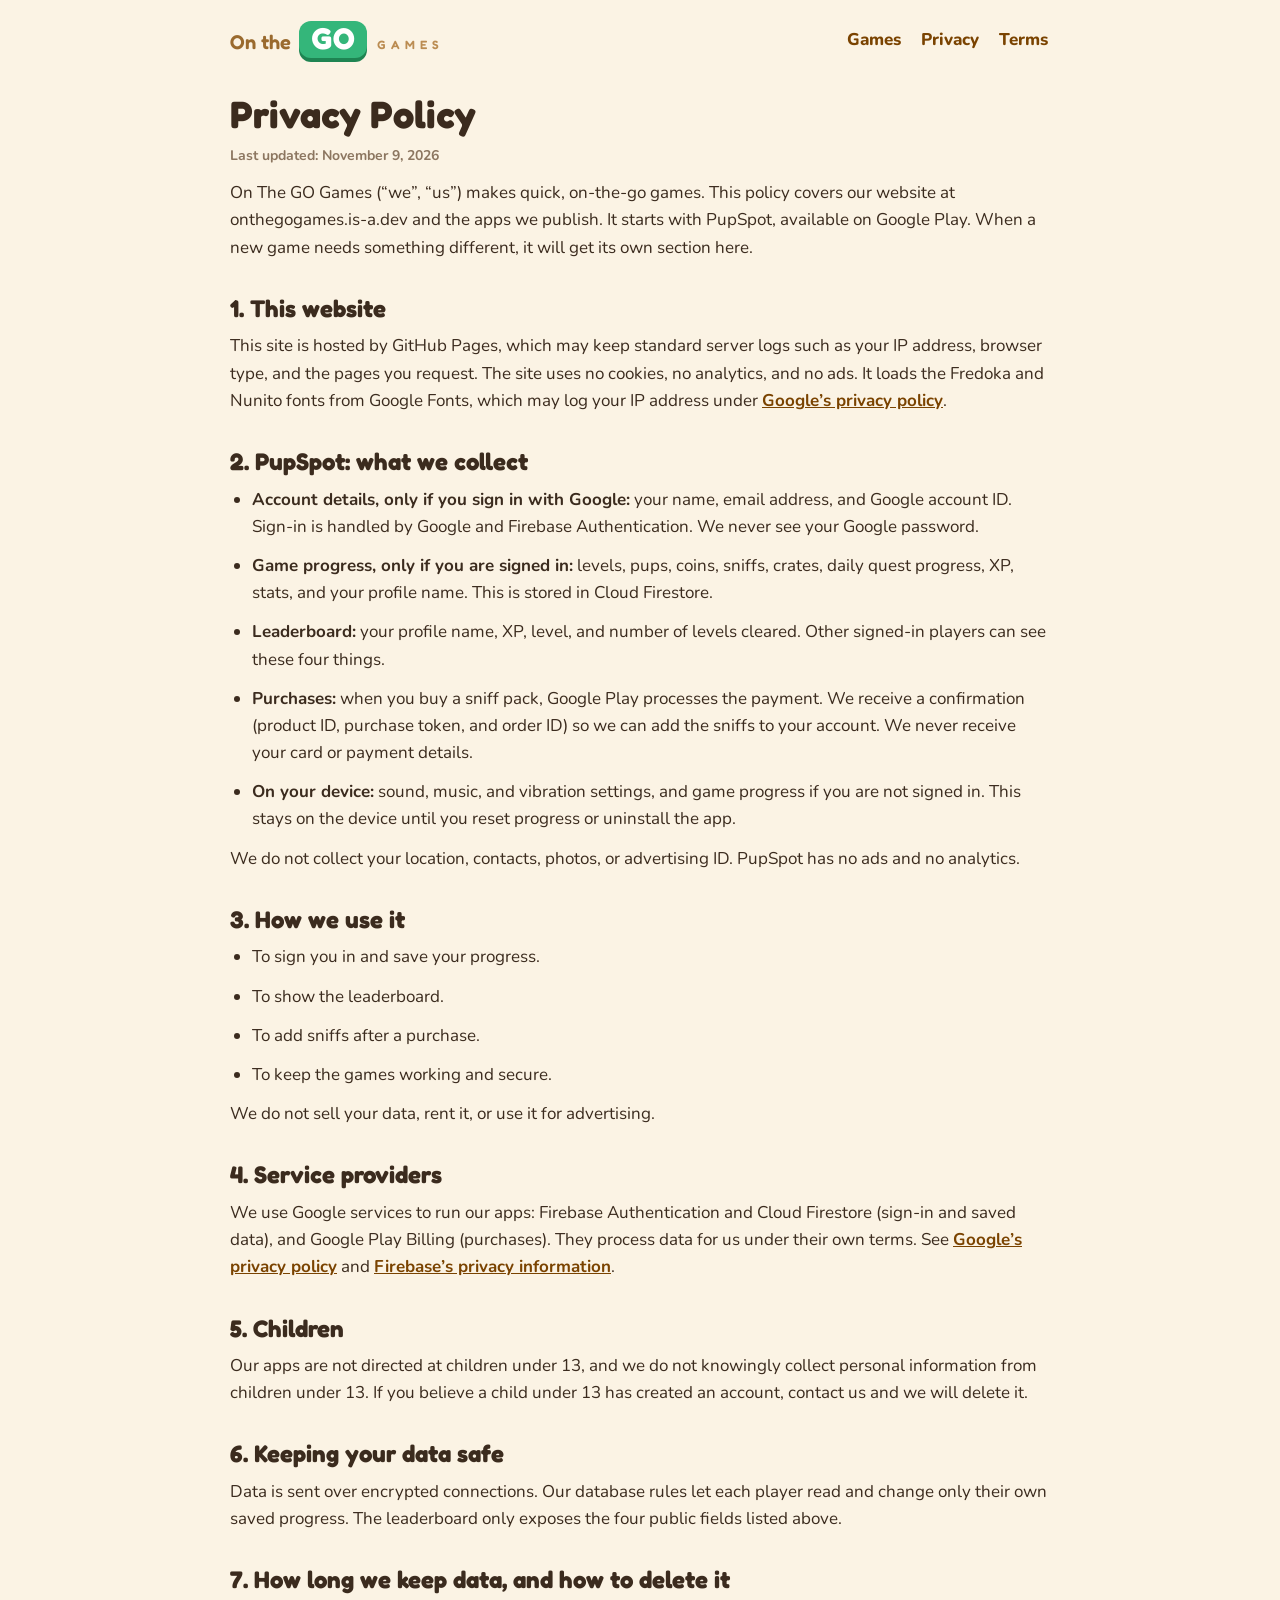
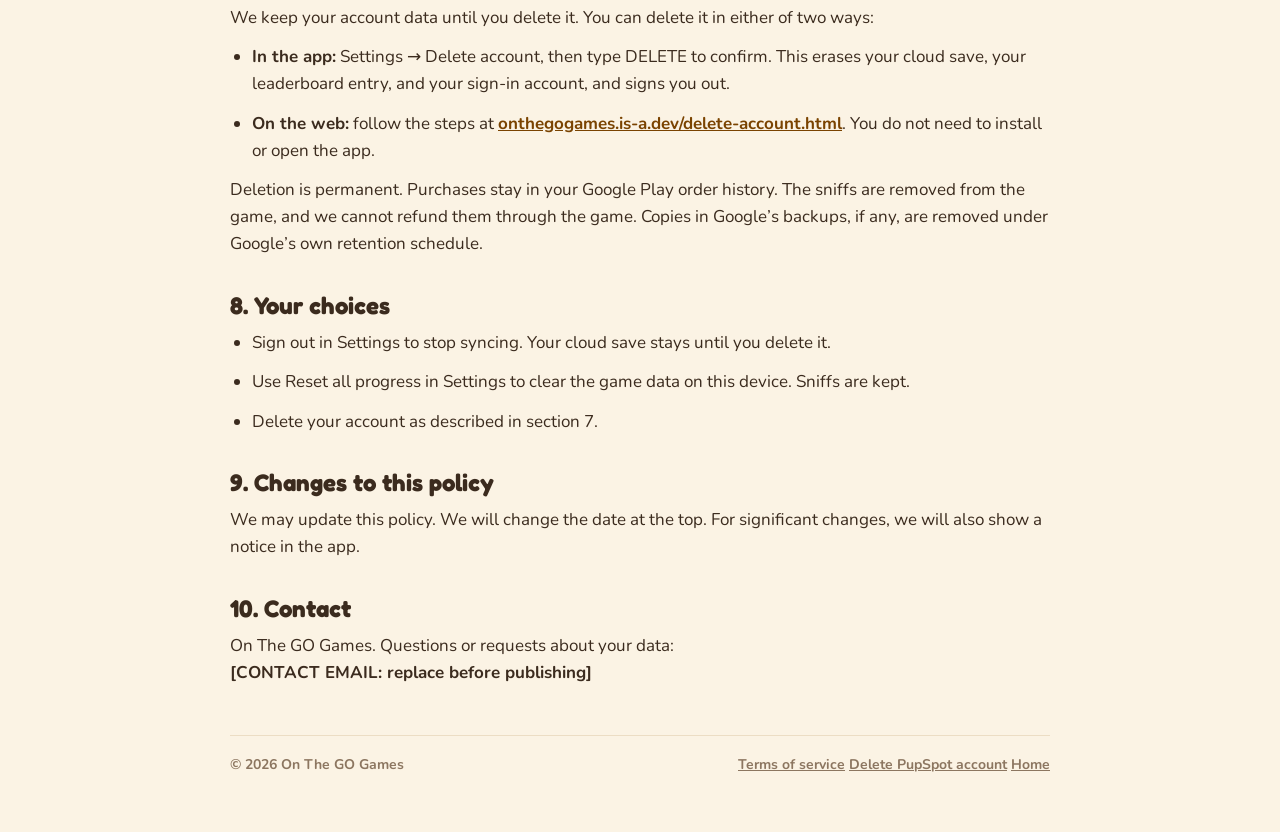
==== privacy.html @ 83671b4c "Launch studio site: home, privacy, terms, PupSpot account deletion Static GitHub Pages site for onth" ====
<!DOCTYPE html>
<html lang="en">
<head>
<meta charset="UTF-8">
<meta name="viewport" content="width=device-width, initial-scale=1.0">
<title>Privacy Policy · On The GO Games</title>
<meta name="description" content="How On The GO Games handles your data, including the PupSpot app, and how to delete it.">
<link rel="icon" href="favicon.svg" type="image/svg+xml">
<link rel="preconnect" href="https://fonts.googleapis.com">
<link rel="preconnect" href="https://fonts.gstatic.com" crossorigin>
<link href="https://fonts.googleapis.com/css2?family=Fredoka:wght@500;600;700&family=Nunito:wght@600;700;800&display=swap" rel="stylesheet">
<link rel="stylesheet" href="style.css">
</head>
<body>
<main>
  <header>
    <a class="wordmark" href="index.html" aria-label="On The GO Games home">
      <span class="on">On the</span><span class="go">GO</span><span class="games">GAMES</span>
    </a>
    <nav class="top">
      <a href="index.html#games">Games</a>
      <a href="privacy.html">Privacy</a>
      <a href="terms.html">Terms</a>
    </nav>
  </header>

  <h1 style="margin-top:28px">Privacy Policy</h1>
  <p class="meta">Last updated: November 9, 2026</p>

  <p>On The GO Games (“we”, “us”) makes quick, on-the-go games. This policy covers our website at onthegogames.is-a.dev and the apps we publish. It starts with PupSpot, available on Google Play. When a new game needs something different, it will get its own section here.</p>

  <h2>1. This website</h2>
  <p>This site is hosted by GitHub Pages, which may keep standard server logs such as your IP address, browser type, and the pages you request. The site uses no cookies, no analytics, and no ads. It loads the Fredoka and Nunito fonts from Google Fonts, which may log your IP address under <a href="https://policies.google.com/privacy">Google’s privacy policy</a>.</p>

  <h2>2. PupSpot: what we collect</h2>
  <ul>
    <li><b>Account details, only if you sign in with Google:</b> your name, email address, and Google account ID. Sign-in is handled by Google and Firebase Authentication. We never see your Google password.</li>
    <li><b>Game progress, only if you are signed in:</b> levels, pups, coins, sniffs, crates, daily quest progress, XP, stats, and your profile name. This is stored in Cloud Firestore.</li>
    <li><b>Leaderboard:</b> your profile name, XP, level, and number of levels cleared. Other signed-in players can see these four things.</li>
    <li><b>Purchases:</b> when you buy a sniff pack, Google Play processes the payment. We receive a confirmation (product ID, purchase token, and order ID) so we can add the sniffs to your account. We never receive your card or payment details.</li>
    <li><b>On your device:</b> sound, music, and vibration settings, and game progress if you are not signed in. This stays on the device until you reset progress or uninstall the app.</li>
  </ul>
  <p>We do not collect your location, contacts, photos, or advertising ID. PupSpot has no ads and no analytics.</p>

  <h2>3. How we use it</h2>
  <ul>
    <li>To sign you in and save your progress.</li>
    <li>To show the leaderboard.</li>
    <li>To add sniffs after a purchase.</li>
    <li>To keep the games working and secure.</li>
  </ul>
  <p>We do not sell your data, rent it, or use it for advertising.</p>

  <h2>4. Service providers</h2>
  <p>We use Google services to run our apps: Firebase Authentication and Cloud Firestore (sign-in and saved data), and Google Play Billing (purchases). They process data for us under their own terms. See <a href="https://policies.google.com/privacy">Google’s privacy policy</a> and <a href="https://firebase.google.com/support/privacy">Firebase’s privacy information</a>.</p>

  <h2>5. Children</h2>
  <p>Our apps are not directed at children under 13, and we do not knowingly collect personal information from children under 13. If you believe a child under 13 has created an account, contact us and we will delete it.</p>

  <h2>6. Keeping your data safe</h2>
  <p>Data is sent over encrypted connections. Our database rules let each player read and change only their own saved progress. The leaderboard only exposes the four public fields listed above.</p>

  <h2>7. How long we keep data, and how to delete it</h2>
  <p>We keep your account data until you delete it. You can delete it in either of two ways:</p>
  <ul>
    <li><b>In the app:</b> Settings → Delete account, then type DELETE to confirm. This erases your cloud save, your leaderboard entry, and your sign-in account, and signs you out.</li>
    <li><b>On the web:</b> follow the steps at <a href="delete-account.html">onthegogames.is-a.dev/delete-account.html</a>. You do not need to install or open the app.</li>
  </ul>
  <p>Deletion is permanent. Purchases stay in your Google Play order history. The sniffs are removed from the game, and we cannot refund them through the game. Copies in Google’s backups, if any, are removed under Google’s own retention schedule.</p>

  <h2>8. Your choices</h2>
  <ul>
    <li>Sign out in Settings to stop syncing. Your cloud save stays until you delete it.</li>
    <li>Use Reset all progress in Settings to clear the game data on this device. Sniffs are kept.</li>
    <li>Delete your account as described in section 7.</li>
  </ul>

  <h2>9. Changes to this policy</h2>
  <p>We may update this policy. We will change the date at the top. For significant changes, we will also show a notice in the app.</p>

  <h2>10. Contact</h2>
  <p>On The GO Games. Questions or requests about your data:<br>
  <b>[CONTACT EMAIL: replace before publishing]</b></p>

  <footer>
    <span>© 2026 On The GO Games</span>
    <nav>
      <a href="terms.html">Terms of service</a>
      <a href="delete-account.html">Delete PupSpot account</a>
      <a href="index.html">Home</a>
    </nav>
  </footer>
</main>
</body>
</html>
---- style.css ----
:root{--bg:#FBF3E4;--card:#FFFCF7;--ink:#3B2B1E;--ink-soft:#8C7660;--line:#ECDDC4;--accent:#F5A42E;--accent-ink:#7A4300;--accent-soft:#FDEBCB;--green:#34B67A;--green-dark:#1E8452;}
*{box-sizing:border-box;}
html,body{margin:0;background:var(--bg);color:var(--ink);font-family:'Nunito',system-ui,-apple-system,sans-serif;font-size:17px;line-height:1.6;}
main{max-width:860px;margin:0 auto;padding:0 20px 56px;}
h1,h2,h3{font-family:'Fredoka',sans-serif;line-height:1.15;}
h1{font-size:38px;margin:0 0 8px;}
h2{font-size:24px;margin:34px 0 10px;}
h3{font-size:19px;margin:0 0 6px;}
p,li{margin:0 0 12px;}
ul,ol{padding-left:22px;margin:0 0 12px;}
a{color:var(--accent-ink);font-weight:700;}
.meta{color:var(--ink-soft);font-weight:700;font-size:14px;}
.card{background:var(--card);border:1px solid var(--line);border-radius:20px;padding:22px;margin-top:22px;}
.note{background:var(--accent-soft);border-radius:14px;padding:12px 14px;font-weight:700;margin:14px 0;}

/* header + wordmark (the On the GO GAMES mark, no game logo) */
header{display:flex;align-items:center;justify-content:space-between;gap:12px;padding:20px 0 6px;flex-wrap:wrap;}
.wordmark{display:flex;align-items:baseline;gap:8px;text-decoration:none;color:var(--ink);font-family:'Fredoka',sans-serif;}
.wordmark .on{font-size:20px;font-weight:600;color:#9a6a2e;}
.wordmark .go{font-size:30px;font-weight:700;color:#fff;background:var(--green);padding:0 12px 2px;border-radius:12px;line-height:1.15;box-shadow:0 4px 0 var(--green-dark);}
.wordmark .games{font-size:12px;font-weight:600;letter-spacing:5px;color:#bb8c52;margin-left:2px;}
nav.top{display:flex;flex-wrap:wrap;gap:8px 16px;}
nav.top a{text-decoration:none;font-weight:800;padding:6px 2px;}

/* hero */
.hero{margin:34px 0 8px;}
.hero h1{font-size:44px;max-width:16ch;}
.hero p{font-size:19px;max-width:52ch;color:#5b4632;}
.pills{display:flex;flex-wrap:wrap;gap:8px;margin:18px 0 0;padding:0;list-style:none;}
.pills li{margin:0;background:var(--card);border:1px solid var(--line);border-radius:999px;padding:6px 14px;font-weight:800;font-size:15px;}

/* what we make */
.kinds{display:grid;grid-template-columns:1fr 1fr 1fr;gap:14px;margin-top:10px;}
.kind{background:var(--card);border:1px solid var(--line);border-radius:20px;padding:20px;}
.kind .k{width:40px;height:40px;border-radius:12px;background:var(--accent-soft);display:flex;align-items:center;justify-content:center;margin-bottom:12px;}
.kind .k svg{width:22px;height:22px;}
.kind p{margin:0;color:#5b4632;font-size:15px;}

/* games showcase */
.games{display:grid;grid-template-columns:1fr 1fr;gap:14px;margin-top:10px;}
.game{display:block;background:var(--card);border:1px solid var(--line);border-radius:20px;padding:20px;text-decoration:none;color:var(--ink);}
.game:hover{border-color:var(--accent);}
.game .gstatus{display:inline-block;font-size:11px;font-weight:800;text-transform:uppercase;letter-spacing:.8px;background:var(--accent-soft);color:var(--accent-ink);border-radius:999px;padding:3px 9px;margin-bottom:10px;}
.game p{margin:0;color:#5b4632;font-size:15px;}
.empty{grid-column:1/-1;text-align:center;padding:34px 20px;}
.empty b{font-family:'Fredoka',sans-serif;font-size:22px;display:block;margin-bottom:6px;}
.empty p{margin:0;color:var(--ink-soft);}

footer{margin-top:48px;padding-top:18px;border-top:1px solid var(--line);color:var(--ink-soft);font-size:14px;font-weight:700;display:flex;flex-wrap:wrap;gap:8px 18px;align-items:center;justify-content:space-between;}
footer nav a{color:var(--ink-soft);}

@media (max-width:640px){
  .kinds{grid-template-columns:1fr;}
  .games{grid-template-columns:1fr;}
  .hero h1{font-size:36px;}
}
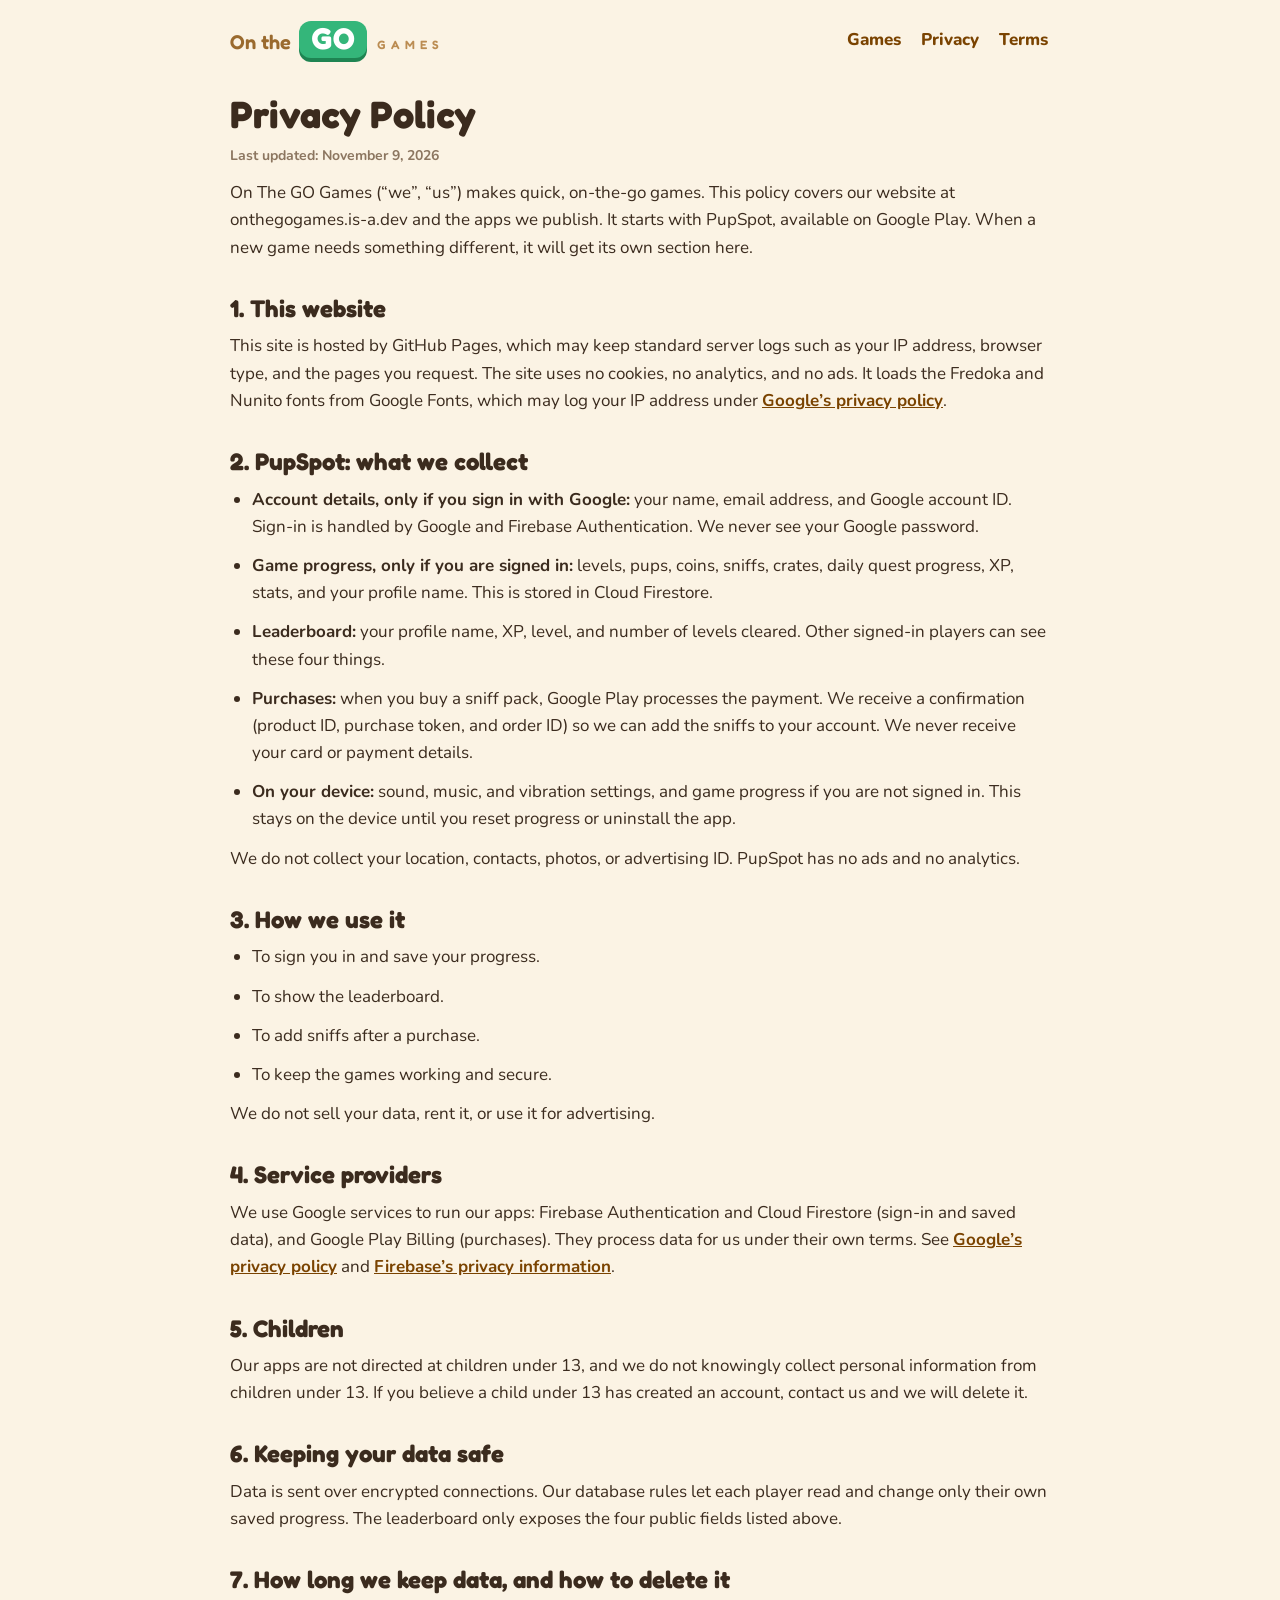
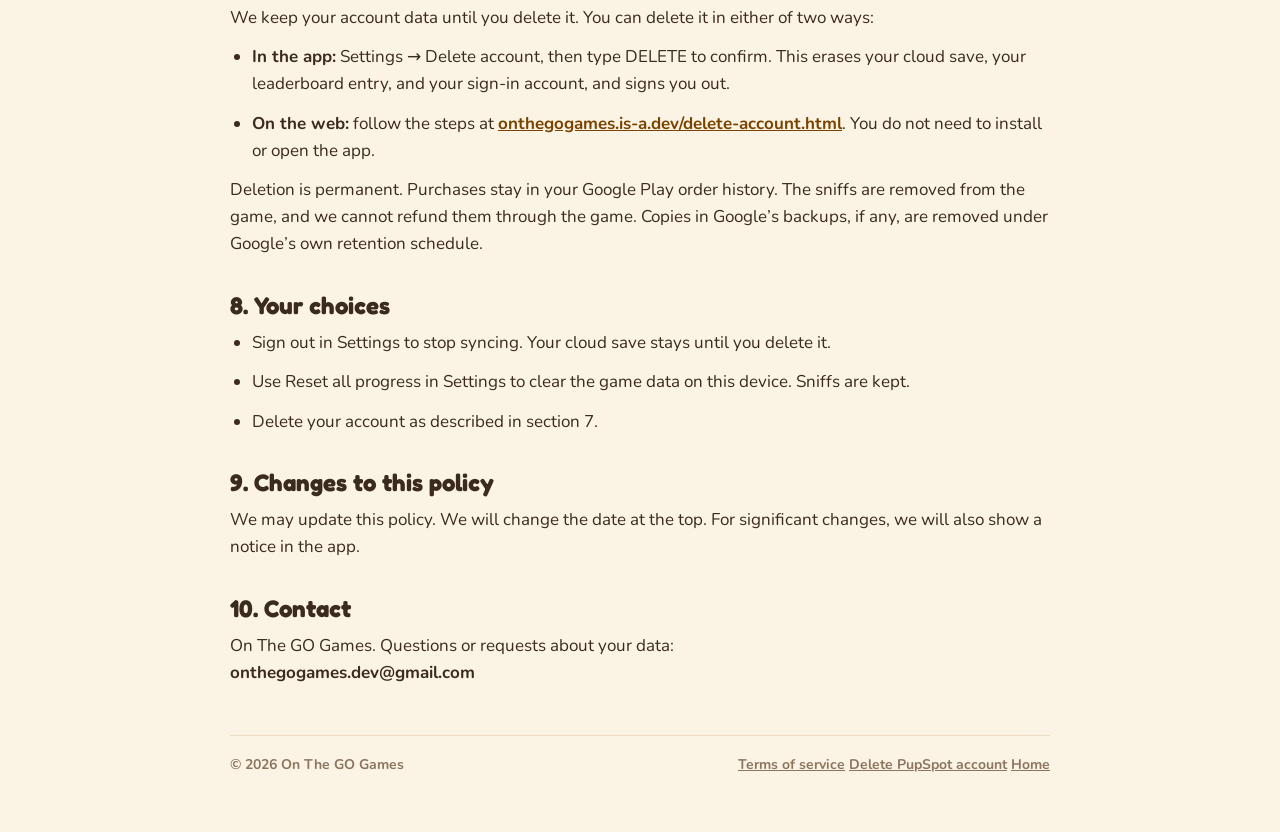
==== commit 11b96967: "Update privacy.html" ====
--- a/privacy.html
+++ b/privacy.html
@@ -80,7 +80,7 @@
 
   <h2>10. Contact</h2>
   <p>On The GO Games. Questions or requests about your data:<br>
-  <b>[CONTACT EMAIL: replace before publishing]</b></p>
+  <b>onthegogames.dev@gmail.com</b></p>
 
   <footer>
     <span>© 2026 On The GO Games</span>
